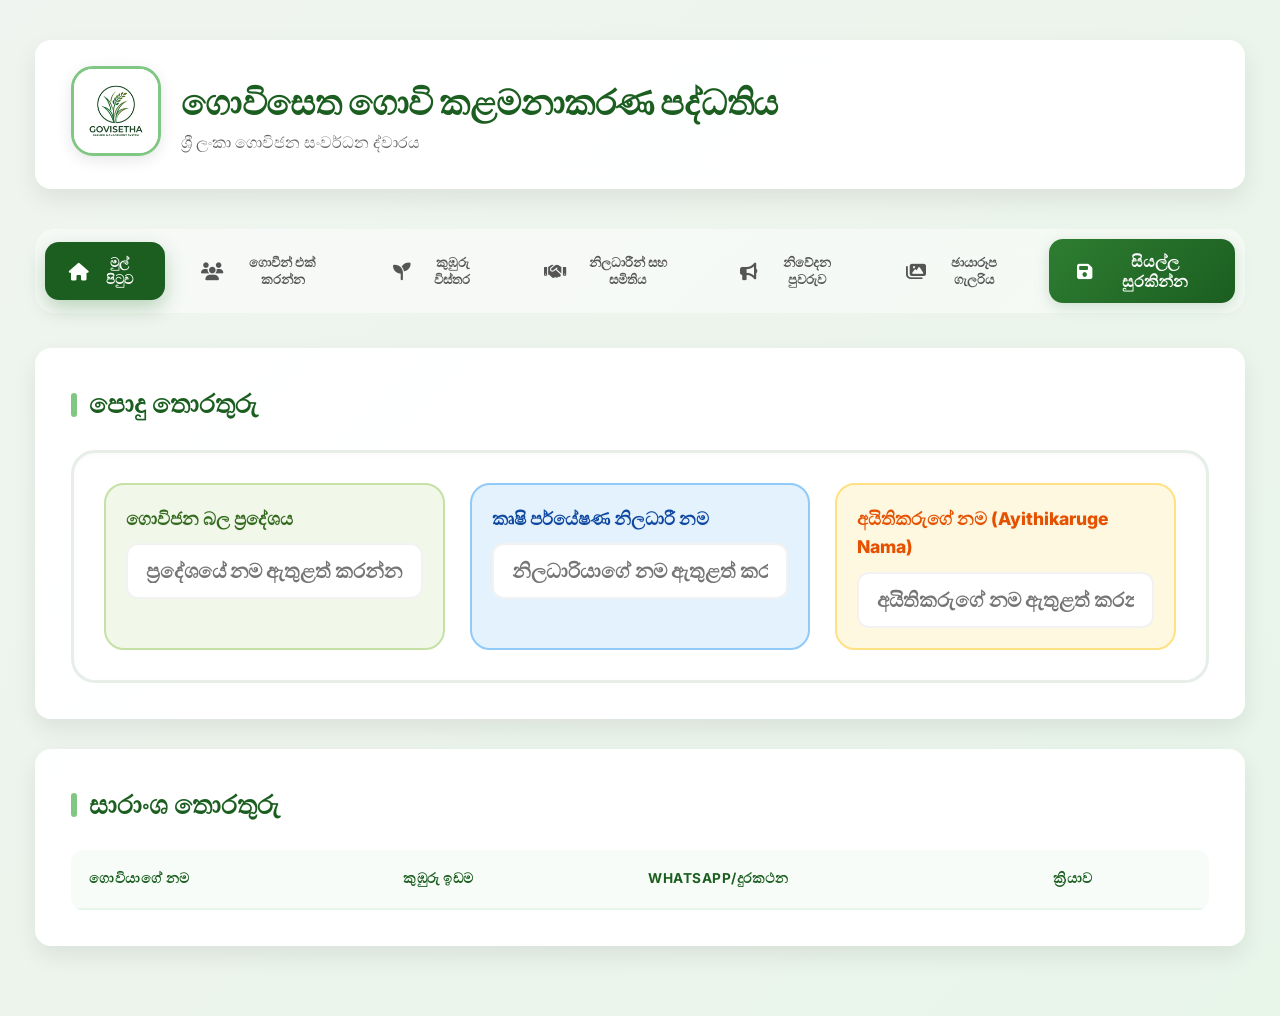
==== index.html @ 284023e9 "Add files via upload" ====
<!DOCTYPE html>
<html lang="si">
<head>
  <meta charset="UTF-8">
  <meta name="viewport" content="width=device-width, initial-scale=1.0">
  <title>ගොවියාගේ විස්තර - Goviyage Wisthara</title>
  <link rel="stylesheet" href="style.css">
  <link rel="stylesheet" href="https://cdnjs.cloudflare.com/ajax/libs/font-awesome/6.4.0/css/all.min.css">
  <link href="https://fonts.googleapis.com/css2?family=Inter:wght@400;600;700&family=Noto+Sans+Sinhala:wght@400;700&display=swap" rel="stylesheet">
  <link rel="icon" id="dynamic-favicon" href="logo.png">
  <link rel="manifest" href="manifest.json">
  <meta name="apple-mobile-web-app-capable" content="yes">
  <meta name="apple-mobile-web-app-status-bar-style" content="black-translucent">
  <meta name="theme-color" content="#1b5e20">
  <link rel="apple-touch-icon" href="logo.png">
  <style>
    body { font-family: 'Inter', 'Noto Sans Sinhala', sans-serif; }
  </style>
</head>
<body>
  <div class="container">
    <header>
      <div class="logo-section">
        <label for="logo-upload" style="cursor: pointer;">
          <img id="logo-preview" src="logo.png" alt="Logo">
          <input type="file" id="logo-upload" accept="image/*" style="display: none;">
        </label>
        <div class="header-info">
          <h1 id="header-title">ගොවිසෙත ගොවි කළමනාකරණ පද්ධතිය</h1>
          <p>ශ්‍රී ලංකා ගොවිජන සංවර්ධන ද්වාරය</p>
        </div>
      </div>
      <div class="header-right" id="header-action-area">
      </div>
    </header>

    <nav>
      <button class="nav-btn active" data-section="home"><i class="fas fa-home"></i> මුල් පිටුව</button>
      <button class="nav-btn" data-section="farmers"><i class="fas fa-users"></i> ගොවීන් එක් කරන්න</button>
      <button class="nav-btn" data-section="paddy"><i class="fas fa-seedling"></i> කුඹුරු විස්තර</button>
      <button class="nav-btn" data-section="society"><i class="fas fa-handshake"></i> නිලධාරීන් සහ සමිතිය</button>
      <button class="nav-btn" data-section="notices"><i class="fas fa-bullhorn"></i> නිවේදන පුවරුව</button>
      <button class="nav-btn" data-section="gallery"><i class="fas fa-images"></i> ඡායාරූප ගැලරිය</button>
      <button id="save-all-btn" class="btn-primary save-nav-btn"><i class="fas fa-save"></i> සියල්ල සුරකින්න</button>
    </nav>

    <!-- Home Section -->
    <section id="home" class="section active">
      <div class="card">
        <h2>පොදු තොරතුරු</h2>
        <div class="form-grid info-highlight-grid">
          <div class="form-group highlight-box area-box">
            <label class="color-label">ගොවිජන බල ප්‍රදේශය</label>
            <input type="text" id="area-input" class="color-input" placeholder="ප්‍රදේශයේ නම ඇතුළත් කරන්න">
          </div>
          <div class="form-group highlight-box officer-box">
            <label class="color-label">කෘෂි පර්යේෂණ නිලධාරී නම</label>
            <input type="text" id="officer-name" class="color-input" placeholder="නිලධාරියාගේ නම ඇතුළත් කරන්න">
          </div>
          <div class="form-group highlight-box owner-box">
            <label class="color-label">අයිතිකරුගේ නම (Ayithikaruge Nama)</label>
            <input type="text" id="owner-name" class="color-input" placeholder="අයිතිකරුගේ නම ඇතුළත් කරන්න">
          </div>
        </div>
      </div>
      <div class="card">
        <h2>සාරාංශ තොරතුරු</h2>
        <table id="summary-table">
          <thead>
            <tr>
              <th>ගොවියාගේ නම</th>
              <th>කුඹුරු ඉඩම</th>
              <th>WhatsApp/දුරකථන</th>
              <th>ක්‍රියාව</th>
            </tr>
          </thead>
          <tbody id="summary-list">
            <!-- Summary rows will be added here -->
          </tbody>
        </table>
      </div>
    </section>

    <!-- Farmers Management Section -->
    <section id="farmers" class="section">
      <div class="card">
        <h2><i class="fas fa-search"></i> ගොවීන් සොයන්න (සොයා බැලීම)</h2>
        <div class="form-group">
          <label>ගොවියාගේ නම, හැඳුනුම්පත් අංකය හෝ කුඹුරේ නම ඇතුළත් කරන්න</label>
          <div style="position: relative;">
            <input type="text" id="farmer-search" placeholder="සෙවීමට මෙහි ටයිප් කරන්න...">
            <div id="search-results" class="search-suggestions" style="display: none;"></div>
          </div>
        </div>
      </div>
      <div class="card">
        <h2 id="form-title">ගොවි විස්තර පෝරමය</h2>
        <form id="farmer-form">
          <input type="hidden" id="f-id">
          <div class="form-grid">
            <div class="form-group">
              <label>ගොවියාගේ නම (Nama)</label>
              <input type="text" id="f-name" required placeholder="සම්පූර්ණ නම">
            </div>
            <div class="form-group">
              <label>උපන් දිනය (Upandinaya)</label>
              <input type="date" id="f-dob" required>
            </div>
            <div class="form-group">
              <label>හැඳුනුම්පත් අංකය (Hadunumpath ankaya)</label>
              <input type="text" id="f-nic" required placeholder="NIC අංකය">
            </div>
            <div class="form-group">
              <label>ලිපිනය (Lipinaya)</label>
              <input type="text" id="f-address" required placeholder="නිවසේ ලිපිනය">
            </div>
            <div class="form-group">
              <label>WhatsApp / දුරකථන අංකය (ප්‍රධාන)</label>
              <input type="tel" id="f-tel-main" required placeholder="07xxxxxxxx">
            </div>
            <div class="form-group">
              <label>විකල්ප දුරකථන අංක 1</label>
              <input type="tel" id="f-tel-1" placeholder="ඇත්නම් පමණක්">
            </div>
            <div class="form-group">
              <label>විකල්ප දුරකථන අංක 2</label>
              <input type="tel" id="f-tel-2" placeholder="ඇත්නම් පමණක්">
            </div>
            <div class="form-group">
              <label>විකල්ප දුරකථන අංක 3</label>
              <input type="tel" id="f-tel-3" placeholder="ඇත්නම් පමණක්">
            </div>
            <div class="form-group" style="grid-column: span 1;">
              <label>බැංකුවේ නම</label>
              <input type="text" id="f-bank-name" placeholder="බැංකුවේ නම">
            </div>
            <div class="form-group">
              <label>බැංකු ශාඛාව (Shakawa)</label>
              <input type="text" id="f-bank-branch" placeholder="ශාඛාව">
            </div>
            <div class="form-group">
              <label>ගිණුම් අංකය (Ginum ankaya)</label>
              <input type="text" id="f-bank-acc" placeholder="ගිණුම් අංකය">
            </div>
            <div class="form-group">
              <label>බැංකු හැඳුනුම් අංකය</label>
              <input type="text" id="f-bank-id" placeholder="Bank ID">
            </div>
          </div>
          <button type="submit" id="farmer-submit-btn" class="btn-primary" style="margin-top: 20px;"><i class="fas fa-plus"></i> ගොවි ගිණුම එක් කරන්න</button>
          <button type="button" id="clear-form-btn" class="btn-primary" style="margin-top: 20px; background: #666; display: none;"><i class="fas fa-times"></i> පිරිසිදු කරන්න</button>
        </form>
      </div>
    </section>

    <!-- Paddy Fields Section -->
    <section id="paddy" class="section">
      <div class="card">
        <h2>කුඹුරු ඉඩම් තොරතුරු</h2>
        <div class="form-grid">
           <div class="form-group">
              <label>ගොවියා තෝරන්න</label>
              <select id="paddy-farmer-select">
                <option value="">ගොවියෙකු තෝරන්න</option>
              </select>
            </div>
            <div class="form-group">
              <label>කුඹුරේ නම (Kubure Nama)</label>
              <input type="text" id="p-name" placeholder="කුඹුරේ නම ඇතුළත් කරන්න">
            </div>
            <div class="form-group">
              <label>ප්‍රමාණය (Kubure Pramanaya)</label>
              <input type="text" id="p-size" placeholder="උදා: අක්කර 2">
            </div>
            <div class="form-group">
              <label>වී වර්ගය (Wee wargaya)</label>
              <input type="text" id="p-variety" placeholder="උදා: කීරි සම්බා">
            </div>
        </div>
        <button id="add-paddy-btn" class="btn-primary" style="margin-top: 20px;"><i class="fas fa-seedling"></i> කුඹුරු විස්තර සුරකින්න</button>
      </div>
    </section>

    <!-- Society Section -->
    <section id="society" class="section">
      <div class="card">
        <h2>සමිතිය සහ නිලධාරීන්</h2>
        <div class="form-grid">
          <div class="form-group">
            <label>සභාපති (Sabhapathi) නම</label>
            <input type="text" id="soc-pres-name">
            <label>WhatsApp අංකය</label>
            <input type="tel" id="soc-pres-tel">
          </div>
          <div class="form-group">
            <label>ලේකම් (Lekam) නම</label>
            <input type="text" id="soc-sec-name">
            <label>WhatsApp අංකය</label>
            <input type="tel" id="soc-sec-tel">
          </div>
          <div class="form-group">
            <label>භාණ්ඩාගාරික (Bhamdagari) නම</label>
            <input type="text" id="soc-tre-name">
            <label>WhatsApp අංකය</label>
            <input type="tel" id="soc-tre-tel">
          </div>
        </div>
      </div>
    </section>

    <!-- Notices Section -->
    <section id="notices" class="section">
      <div class="card">
        <h2>නිවේදනයක් නිර්මාණය කරන්න (Denweem Puwaruwa)</h2>
        <div class="form-group">
          <label>පණිවිඩය</label>
          <textarea id="notice-msg" rows="4" placeholder="ගොවීන්/නිලධාරීන් සඳහා පණිවිඩයක් ලියන්න..."></textarea>
        </div>
        <div style="display: flex; gap: 10px; margin-top: 15px; flex-wrap: wrap;">
          <button id="send-all-wa" class="btn-whatsapp"><i class="fab fa-whatsapp"></i> සියල්ලන්ටම යවන්න (WhatsApp)</button>
          <button id="send-officers-wa" class="btn-whatsapp" style="background: #128C73;"><i class="fab fa-whatsapp"></i> නිලධාරීන්ට යවන්න</button>
          <button id="post-notice" class="btn-primary" style="background: #007bff;"><i class="fas fa-thumbtack"></i> පුවරුවේ පළ කරන්න</button>
        </div>
      </div>
      <div class="card">
        <h2>මෑතකදී පළ කළ නිවේදන</h2>
        <div id="notice-list" class="notice-board">
          <!-- Notices here -->
        </div>
      </div>
    </section>

    <!-- Gallery Section -->
    <section id="gallery" class="section">
      <div class="card">
        <h2>ඡායාරූප ගැලරිය (සමරු ඡායාරූප)</h2>
        <div class="form-grid">
          <div class="form-group">
            <label>ඡායාරූපය තෝරන්න</label>
            <input type="file" id="gal-photo" accept="image/*">
          </div>
          <div class="form-group">
            <label>උත්සවයේ නම (Uthsawaye Nama)</label>
            <input type="text" id="gal-event" placeholder="උත්සවයේ නම">
          </div>
          <div class="form-group">
            <label>දිනය (Dinaya)</label>
            <input type="date" id="gal-date">
          </div>
        </div>
        <button id="upload-gal-btn" class="btn-primary" style="margin-top: 20px;"><i class="fas fa-upload"></i> ගැලරියට එක් කරන්න</button>
      </div>
      <div class="gallery-grid" id="gallery-container">
        <!-- Gallery items here -->
      </div>
    </section>
  </div>

  <script src="script.js"></script>
</body>
</html>
---- style.css ----
:root {
  --primary-color: #1b5e20;
  --secondary-color: hwb(123 18% 50%);
  --accent-color: #81c784;
  --bg-color: #f0f4f0;
  --card-bg: rgba(255, 255, 255, 0.95);
  --text-color: #1a1a1a;
  --border-radius: 16px;
  --box-shadow: 0 10px 25px rgba(0,0,0,0.08);
  --transition: all 0.4s cubic-bezier(0.4, 0, 0.2, 1);
}

* {
  box-sizing: border-box;
  margin: 0;
  padding: 0;
  font-family: 'Outfit', 'Inter', sans-serif;
}

body {
  background-image: linear-gradient(135deg, #f0f4f0 0%, #e8f5e9 100%);
  color: var(--text-color);
  line-height: 1.6;
  min-height: 100vh;
}

.container {
  max-width: 1250px;
  margin: 0 auto;
  padding: 40px 20px;
}

header {
  display: flex;
  justify-content: space-between;
  align-items: center;
  padding: 25px 35px;
  background: var(--card-bg);
  backdrop-filter: blur(10px);
  border-radius: var(--border-radius);
  margin-bottom: 40px;
  box-shadow: var(--box-shadow);
  border: 1px solid rgba(255,255,255,0.3);
}

.logo-section {
  display: flex;
  align-items: center;
  gap: 20px;
}

#logo-preview {
  width: 90px;
  height: 90px;
  border-radius: 22px;
  object-fit: cover;
  border: 3px solid var(--accent-color);
  background: #fff;
  box-shadow: 0 4px 15px rgba(0,0,0,0.1);
  transition: var(--transition);
}

#logo-preview:hover {
  transform: scale(1.05);
}

.header-info h1 {
  color: var(--primary-color);
  font-size: 2.2rem;
  font-weight: 800;
  letter-spacing: -0.5px;
}

.header-info p {
  color: #666;
  font-size: 1rem;
  font-weight: 500;
}

nav {
  display: flex;
  gap: 12px;
  margin-bottom: 35px;
  background: rgba(255,255,255,0.5);
  padding: 10px;
  border-radius: 20px;
  width: 100%;
  align-items: center;
}

nav button {
  padding: 12px 24px;
  border: none;
  background: transparent;
  color: #555;
  border-radius: 14px;
  cursor: pointer;
  font-weight: 600;
  transition: var(--transition);
  display: flex;
  align-items: center;
  gap: 10px;
}

nav button i {
  font-size: 1.1rem;
}

nav button:hover {
  background: rgba(255,255,255,0.8);
  color: var(--primary-color);
}

nav button.active {
  background: var(--primary-color);
  color: white;
  box-shadow: 0 8px 20px rgba(46, 125, 50, 0.3);
}

.save-nav-btn {
    margin-left: auto;
    background: linear-gradient(135deg, #2e7d32 0%, #1b5e20 100%) !important;
    color: white !important;
    padding: 12px 28px !important;
    border-radius: 14px !important;
    box-shadow: 0 4px 15px rgba(46, 125, 50, 0.2) !important;
}

.save-nav-btn:hover {
    transform: translateY(-2px);
    box-shadow: 0 8px 25px rgba(46, 125, 50, 0.3) !important;
}

.section {
  display: none;
  animation: slideUp 0.6s ease;
}

@keyframes slideUp {
  from { opacity: 0; transform: translateY(30px); }
  to { opacity: 1; transform: translateY(0); }
}

.section.active {
  display: block;
}

.card {
  background: var(--card-bg);
  padding: 35px;
  border-radius: var(--border-radius);
  box-shadow: var(--box-shadow);
  margin-bottom: 30px;
  border: 1px solid rgba(255,255,255,0.4);
}

h2 {
  color: var(--primary-color);
  margin-bottom: 25px;
  font-size: 1.6rem;
  font-weight: 700;
  display: flex;
  align-items: center;
  gap: 12px;
}

h2::before {
  content: '';
  width: 6px;
  height: 24px;
  background: var(--accent-color);
  border-radius: 10px;
}

.form-grid {
  display: grid;
  grid-template-columns: repeat(auto-fit, minmax(300px, 1fr));
  gap: 25px;
}

.form-group {
  display: flex;
  flex-direction: column;
  gap: 10px;
}

label {
  font-weight: 600;
  font-size: 0.95rem;
  color: #444;
}

input, select, textarea {
  padding: 14px 18px;
  border: 2px solid #e1e1e1;
  border-radius: 12px;
  font-size: 1rem;
  transition: var(--transition);
  background: #fdfdfd;
}

input:focus, select:focus, textarea:focus {
  outline: none;
  border-color: var(--accent-color);
  background: #fff;
  box-shadow: 0 0 0 4px rgba(129, 199, 132, 0.15);
}

.btn-primary {
  background: linear-gradient(135deg, var(--primary-color) 0%, var(--secondary-color) 100%);
  color: white;
  padding: 14px 30px;
  border: none;
  border-radius: 12px;
  cursor: pointer;
  font-weight: 700;
  font-size: 1rem;
  transition: var(--transition);
  display: inline-flex;
  align-items: center;
  gap: 10px;
  box-shadow: 0 4px 15px rgba(27, 94, 32, 0.2);
}

.btn-primary:hover {
  transform: translateY(-2px);
  box-shadow: 0 8px 25px rgba(27, 94, 32, 0.3);
}

.btn-whatsapp {
  background: #25D366;
  color: white;
  padding: 10px 20px;
  text-decoration: none;
  border-radius: 12px;
  display: inline-flex;
  align-items: center;
  gap: 10px;
  font-weight: 600;
  transition: var(--transition);
}

.btn-whatsapp:hover {
  background: #128C7E;
  transform: translateY(-2px);
}

table {
  width: 100%;
  border-spacing: 0;
  margin-top: 25px;
  overflow: hidden;
  border-radius: 12px;
}

th, td {
  padding: 18px;
  text-align: left;
}

th {
  background: #f8fcf8;
  color: var(--primary-color);
  font-weight: 700;
  text-transform: uppercase;
  font-size: 0.85rem;
  letter-spacing: 0.5px;
  border-bottom: 2px solid #e8f5e9;
}

td {
  background: #fff;
  border-bottom: 1px solid #f0f0f0;
  font-weight: 500;
}

tr:last-child td {
  border-bottom: none;
}

.gallery-grid {
  display: grid;
  grid-template-columns: repeat(auto-fill, minmax(280px, 1fr));
  gap: 30px;
}

.gallery-item {
  background: white;
  border-radius: 20px;
  overflow: hidden;
  box-shadow: var(--box-shadow);
  transition: var(--transition);
  border: 1px solid rgba(0,0,0,0.05);
}

.gallery-item:hover {
  transform: translateY(-10px);
}

.gallery-item img {
  width: 100%;
  height: 220px;
  object-fit: cover;
}

.gallery-info {
  padding: 20px;
}

.gallery-info strong {
  font-size: 1.1rem;
  color: var(--primary-color);
  display: block;
  margin-bottom: 5px;
}

.notice-board {
  display: flex;
  flex-direction: column;
  gap: 20px;
}

.notice-item {
  padding: 20px;
  background: #fdfdfd;
  border-radius: 12px;
  border-left: 6px solid var(--accent-color);
  box-shadow: 0 4px 10px rgba(0,0,0,0.02);
  transition: var(--transition);
}

.notice-item:hover {
  background: #fff;
  transform: translateX(5px);
}

.notice-item small {
  color: #888;
  font-weight: 600;
  display: block;
  margin-bottom: 8px;
}

@media (max-width: 768px) {
  .header-info h1 {
    font-size: 1.6rem;
  }
  .container {
    padding: 20px 10px;
  }
  header {
    flex-direction: column;
    text-align: center;
    gap: 15px;
  }
  nav {
    flex-wrap: wrap;
  }
  .save-nav-btn {
    width: 100%;
    margin-top: 10px;
  }
}

/* Info Highlighting */
.info-highlight-grid {
    border: 3px solid rgba(27, 94, 32, 0.1);
    padding: 30px;
    border-radius: 24px;
    background: #fff;
    box-shadow: inset 0 2px 10px rgba(0,0,0,0.02);
}

.highlight-box {
    padding: 20px;
    border-radius: 20px;
    transition: var(--transition);
    border-width: 2px !important;
    border-style: solid !important;
}

.highlight-box:hover {
    transform: translateY(-5px);
    box-shadow: 0 10px 20px rgba(0,0,0,0.05);
}

.area-box { background: #f1f8e9; border-color: #c5e1a5; }
.officer-box { background: #e3f2fd; border-color: #90caf9; }
.owner-box { background: #fff8e1; border-color: #ffe082; }

.color-label {
    color: #33691e !important;
    font-weight: 800 !important;
    font-size: 1.1rem !important;
    text-shadow: 0 1px 2px rgba(0,0,0,0.04);
}

.officer-box .color-label { color: #0d47a1 !important; }
.owner-box .color-label { color: #e65100 !important; }

.color-input {
    font-weight: 800 !important;
    font-size: 1.25rem !important;
    color: #1b5e20 !important;
    background: white !important;
    border: 2px solid rgba(0,0,0,0.05) !important;
}

.officer-box .color-input { color: #1565c0 !important; }
.owner-box .color-input { color: #d84315 !important; }

/* Gallery Delete Button */
.gallery-item {
    position: relative;
}

.delete-gal-btn {
    position: absolute;
    top: 15px;
    right: 15px;
    background: #f44336;
    color: white;
    border: none;
    width: 40px;
    height: 40px;
    border-radius: 12px;
    cursor: pointer;
    opacity: 0;
    transition: var(--transition);
    z-index: 10;
    box-shadow: 0 4px 10px rgba(0,0,0,0.2);
    display: flex;
    align-items: center;
    justify-content: center;
    font-size: 1.2rem;
}

.gallery-item:hover .delete-gal-btn {
    opacity: 1;
}

.delete-gal-btn:hover {
    background: #d32f2f;
    transform: scale(1.1) rotate(90deg);
}
/* Search Suggestions */
.search-suggestions {
    position: absolute;
    top: 100%;
    left: 0;
    right: 0;
    background: white;
    border-radius: 12px;
    box-shadow: 0 10px 25px rgba(0,0,0,0.1);
    z-index: 100;
    max-height: 250px;
    overflow-y: auto;
    border: 1px solid #e1e1e1;
    margin-top: 5px;
}

.search-item {
    padding: 12px 18px;
    cursor: pointer;
    border-bottom: 1px solid #f0f0f0;
    transition: background 0.2s;
}

.search-item:last-child {
    border-bottom: none;
}

.search-item:hover {
    background: #f1f8e9;
}

.search-item strong {
    display: block;
    color: var(--primary-color);
}

.search-item small {
    color: #666;
}

.search-item .field-info {
    font-size: 0.8rem;
    color: #2e7d32;
    background: #e8f5e9;
    padding: 2px 6px;
    border-radius: 4px;
    margin-top: 4px;
    display: inline-block;
}
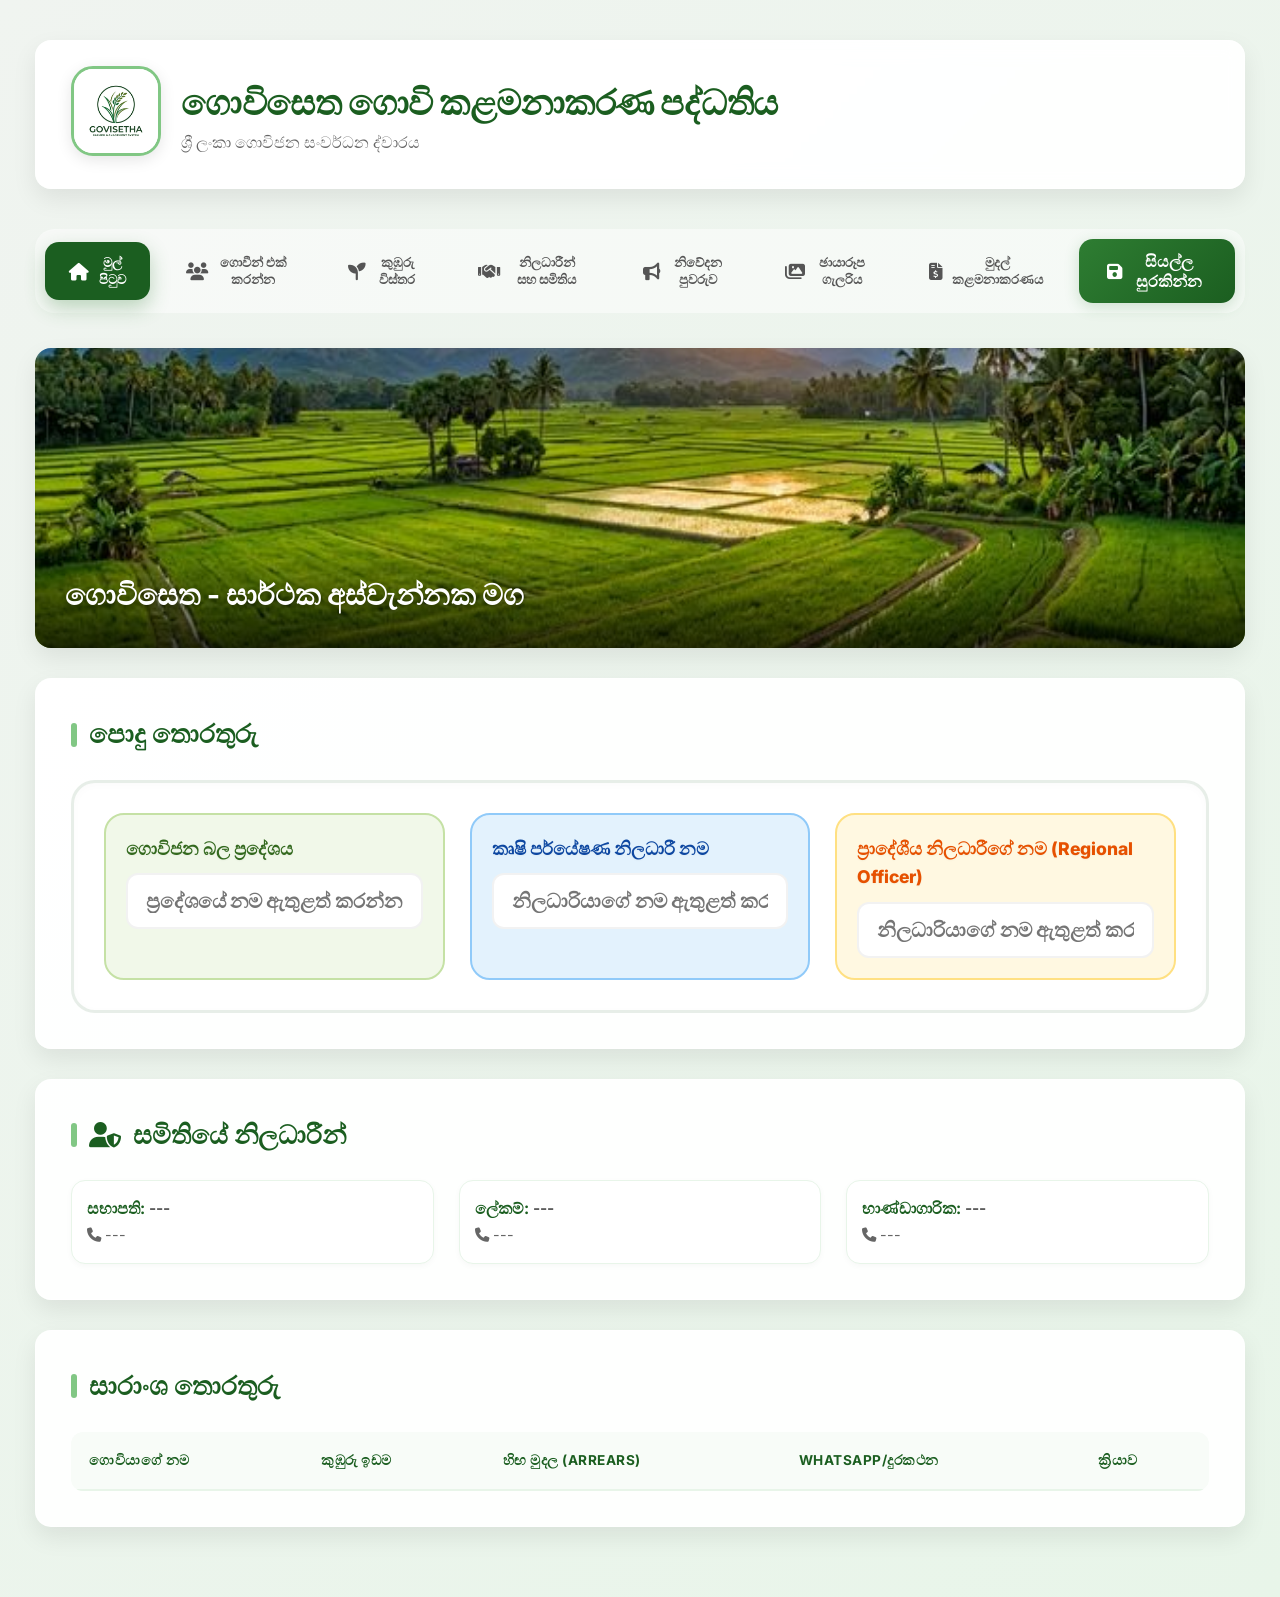
==== commit 0d9b8ab1: "Add files via upload" ====
--- a/index.html
+++ b/index.html
@@ -41,11 +41,18 @@
       <button class="nav-btn" data-section="society"><i class="fas fa-handshake"></i> නිලධාරීන් සහ සමිතිය</button>
       <button class="nav-btn" data-section="notices"><i class="fas fa-bullhorn"></i> නිවේදන පුවරුව</button>
       <button class="nav-btn" data-section="gallery"><i class="fas fa-images"></i> ඡායාරූප ගැලරිය</button>
+      <button class="nav-btn" data-section="finance"><i class="fas fa-file-invoice-dollar"></i> මුදල් කළමනාකරණය</button>
       <button id="save-all-btn" class="btn-primary save-nav-btn"><i class="fas fa-save"></i> සියල්ල සුරකින්න</button>
     </nav>
 
     <!-- Home Section -->
     <section id="home" class="section active">
+      <div class="hero-section">
+        <img src="paddy_field.png" alt="Paddy Field" class="hero-img">
+        <div class="hero-overlay">
+          <h2>ගොවිසෙත - සාර්ථක අස්වැන්නක මග</h2>
+        </div>
+      </div>
       <div class="card">
         <h2>පොදු තොරතුරු</h2>
         <div class="form-grid info-highlight-grid">
@@ -58,9 +65,15 @@
             <input type="text" id="officer-name" class="color-input" placeholder="නිලධාරියාගේ නම ඇතුළත් කරන්න">
           </div>
           <div class="form-group highlight-box owner-box">
-            <label class="color-label">අයිතිකරුගේ නම (Ayithikaruge Nama)</label>
-            <input type="text" id="owner-name" class="color-input" placeholder="අයිතිකරුගේ නම ඇතුළත් කරන්න">
-          </div>
+            <label class="color-label">ප්‍රාදේශීය නිලධාරීගේ නම (Regional Officer)</label>
+            <input type="text" id="owner-name" class="color-input" placeholder="නිලධාරියාගේ නම ඇතුළත් කරන්න">
+          </div>
+        </div>
+      </div>
+      <div class="card">
+        <h2><i class="fas fa-user-shield"></i> සමිතියේ නිලධාරීන්</h2>
+        <div id="officers-summary" class="form-grid">
+           <!-- Officers will be listed here with WhatsApp -->
         </div>
       </div>
       <div class="card">
@@ -70,6 +83,7 @@
             <tr>
               <th>ගොවියාගේ නම</th>
               <th>කුඹුරු ඉඩම</th>
+              <th>හිඟ මුදල (Arrears)</th>
               <th>WhatsApp/දුරකථන</th>
               <th>ක්‍රියාව</th>
             </tr>
@@ -123,12 +137,12 @@
               <input type="tel" id="f-tel-1" placeholder="ඇත්නම් පමණක්">
             </div>
             <div class="form-group">
-              <label>විකල්ප දුරකථන අංක 2</label>
-              <input type="tel" id="f-tel-2" placeholder="ඇත්නම් පමණක්">
-            </div>
-            <div class="form-group">
-              <label>විකල්ප දුරකථන අංක 3</label>
-              <input type="tel" id="f-tel-3" placeholder="ඇත්නම් පමණක්">
+              <label>වාර්ෂික සමාජික ගාස්තුව (Rs.)</label>
+              <input type="number" id="f-membership-fee" value="120" placeholder="උදා: 120">
+            </div>
+            <div class="form-group" style="grid-column: span 2;">
+              <label>ගෙවූ වසරවල් (කොමා මගින් වෙන් කරන්න)</label>
+              <input type="text" id="f-paid-years" placeholder="උදා: 2022, 2023, 2024">
             </div>
             <div class="form-group" style="grid-column: span 1;">
               <label>බැංකුවේ නම</label>
@@ -254,6 +268,100 @@
         <!-- Gallery items here -->
       </div>
     </section>
+
+    <!-- Finance Section -->
+    <section id="finance" class="section">
+      <div class="card">
+        <h2><i class="fas fa-hand-holding-usd"></i> ආදායම් සහ වියදම් කළමනාකරණය</h2>
+        <div class="form-grid">
+          <div class="card" style="padding: 20px; border: 1px solid #e1e1e1;">
+            <h3>ආදායම එක් කරන්න</h3>
+            <div class="form-group">
+              <label>මූලාශ්‍රය</label>
+              <select id="inc-source">
+                <option value="Fuel Tank">තෙල් ටැංකියෙන් ලැබෙන මුදල</option>
+                <option value="Contract">කොන්ත්‍රාත් වලින් ලැබෙන මුදල</option>
+                <option value="Membership">සමාජික මුදල්</option>
+                <option value="Interest">බැංකු පොලිය</option>
+                <option value="Other">වෙනත්</option>
+              </select>
+            </div>
+            <div class="form-group">
+              <label>මුදල (Rs.)</label>
+              <input type="number" id="inc-amount" placeholder="0.00">
+            </div>
+            <div class="form-group">
+              <label>දිනය</label>
+              <input type="date" id="inc-date">
+            </div>
+            <button id="add-income-btn" class="btn-primary" style="margin-top: 10px; width: 100%;"><i class="fas fa-plus"></i> ආදායම සුරකින්න</button>
+          </div>
+
+          <div class="card" style="padding: 20px; border: 1px solid #e1e1e1;">
+            <h3>වියදම එක් කරන්න</h3>
+            <div class="form-group">
+              <label>වර්ගය</label>
+              <select id="exp-category">
+                <option value="Stationery">ලිපි ද්‍රව්‍ය (Stationery)</option>
+                <option value="Books">පොත් (Books)</option>
+                <option value="Pens">පෑන් (Pens)</option>
+                <option value="Meetings">කන්න රැස්වීම් (Kanna resweem)</option>
+                <option value="Pahanmadu">පහන්මඩු</option>
+                <option value="Festival">අලුත් සහල් මංගල්‍යය</option>
+                <option value="Donations">ආධාර/වෙනත් වියදම්</option>
+              </select>
+            </div>
+            <div class="form-group">
+              <label>මුදල (Rs.)</label>
+              <input type="number" id="exp-amount" placeholder="0.00">
+            </div>
+            <div class="form-group">
+              <label>දිනය</label>
+              <input type="date" id="exp-date">
+            </div>
+            <button id="add-expense-btn" class="btn-primary" style="margin-top: 10px; width: 100%; background: #c62828;"><i class="fas fa-plus"></i> වියදම සුරකින්න</button>
+          </div>
+        </div>
+      </div>
+
+      <div class="card">
+        <h2><i class="fas fa-chart-line"></i> මූල්‍ය සාරාංශය (2022 සිට)</h2>
+        <div class="form-grid" style="margin-bottom: 20px;">
+          <div class="highlight-box area-box" style="text-align: center;">
+            <label>මුළු ආදායම</label>
+            <div id="total-income" style="font-size: 1.5rem; font-weight: 800; color: #2e7d32;">Rs. 0.00</div>
+          </div>
+          <div class="highlight-box owner-box" style="text-align: center; border-color: #ef9a9a !important; background: #ffebee !important;">
+            <label style="color: #c62828 !important;">මුළු වියදම</label>
+            <div id="total-expense" style="font-size: 1.5rem; font-weight: 800; color: #c62828;">Rs. 0.00</div>
+          </div>
+          <div class="highlight-box officer-box" style="text-align: center;">
+            <label>වර්තමාන ශේෂය</label>
+            <div id="current-balance" style="font-size: 1.5rem; font-weight: 800; color: #1565c0;">Rs. 0.00</div>
+          </div>
+        </div>
+        
+        <div style="display: flex; gap: 20px; flex-wrap: wrap;">
+          <div style="flex: 1; min-width: 300px;">
+            <h3>මෑතකාලීන ගනුදෙනු</h3>
+            <table id="finance-table">
+              <thead>
+                <tr>
+                  <th>දිනය</th>
+                  <th>විස්තරය</th>
+                  <th>වර්ගය</th>
+                  <th>මුදල</th>
+                  <th>ක්‍රියාව</th>
+                </tr>
+              </thead>
+              <tbody id="finance-list">
+                <!-- Transactions will be added here -->
+              </tbody>
+            </table>
+          </div>
+        </div>
+      </div>
+    </section>
   </div>
 
   <script src="script.js"></script>
--- a/style.css
+++ b/style.css
@@ -9,6 +9,55 @@
   --box-shadow: 0 10px 25px rgba(0,0,0,0.08);
   --transition: all 0.4s cubic-bezier(0.4, 0, 0.2, 1);
 }
+
+.hero-section {
+    position: relative;
+    width: 100%;
+    height: 300px;
+    border-radius: var(--border-radius);
+    overflow: hidden;
+    margin-bottom: 30px;
+    box-shadow: var(--box-shadow);
+}
+
+.hero-img {
+    width: 100%;
+    height: 100%;
+    object-fit: cover;
+}
+
+.hero-overlay {
+    position: absolute;
+    bottom: 0;
+    left: 0;
+    right: 0;
+    padding: 30px;
+    background: linear-gradient(to top, rgba(0,0,0,0.7), transparent);
+    color: white;
+}
+
+.hero-overlay h2 {
+    color: white !important;
+    font-size: 1.8rem;
+    margin: 0;
+    text-shadow: 0 2px 4px rgba(0,0,0,0.3);
+}
+
+.hero-overlay h2::before { display: none; }
+
+.officer-item {
+    background: #fff;
+    padding: 15px;
+    border-radius: 14px;
+    display: flex;
+    justify-content: space-between;
+    align-items: center;
+    border: 1px solid #e8f5e9;
+    box-shadow: 0 2px 6px rgba(0,0,0,0.03);
+}
+
+.officer-info b { color: var(--primary-color); }
+.officer-info span { font-size: 0.9rem; color: #666; }
 
 * {
   box-sizing: border-box;
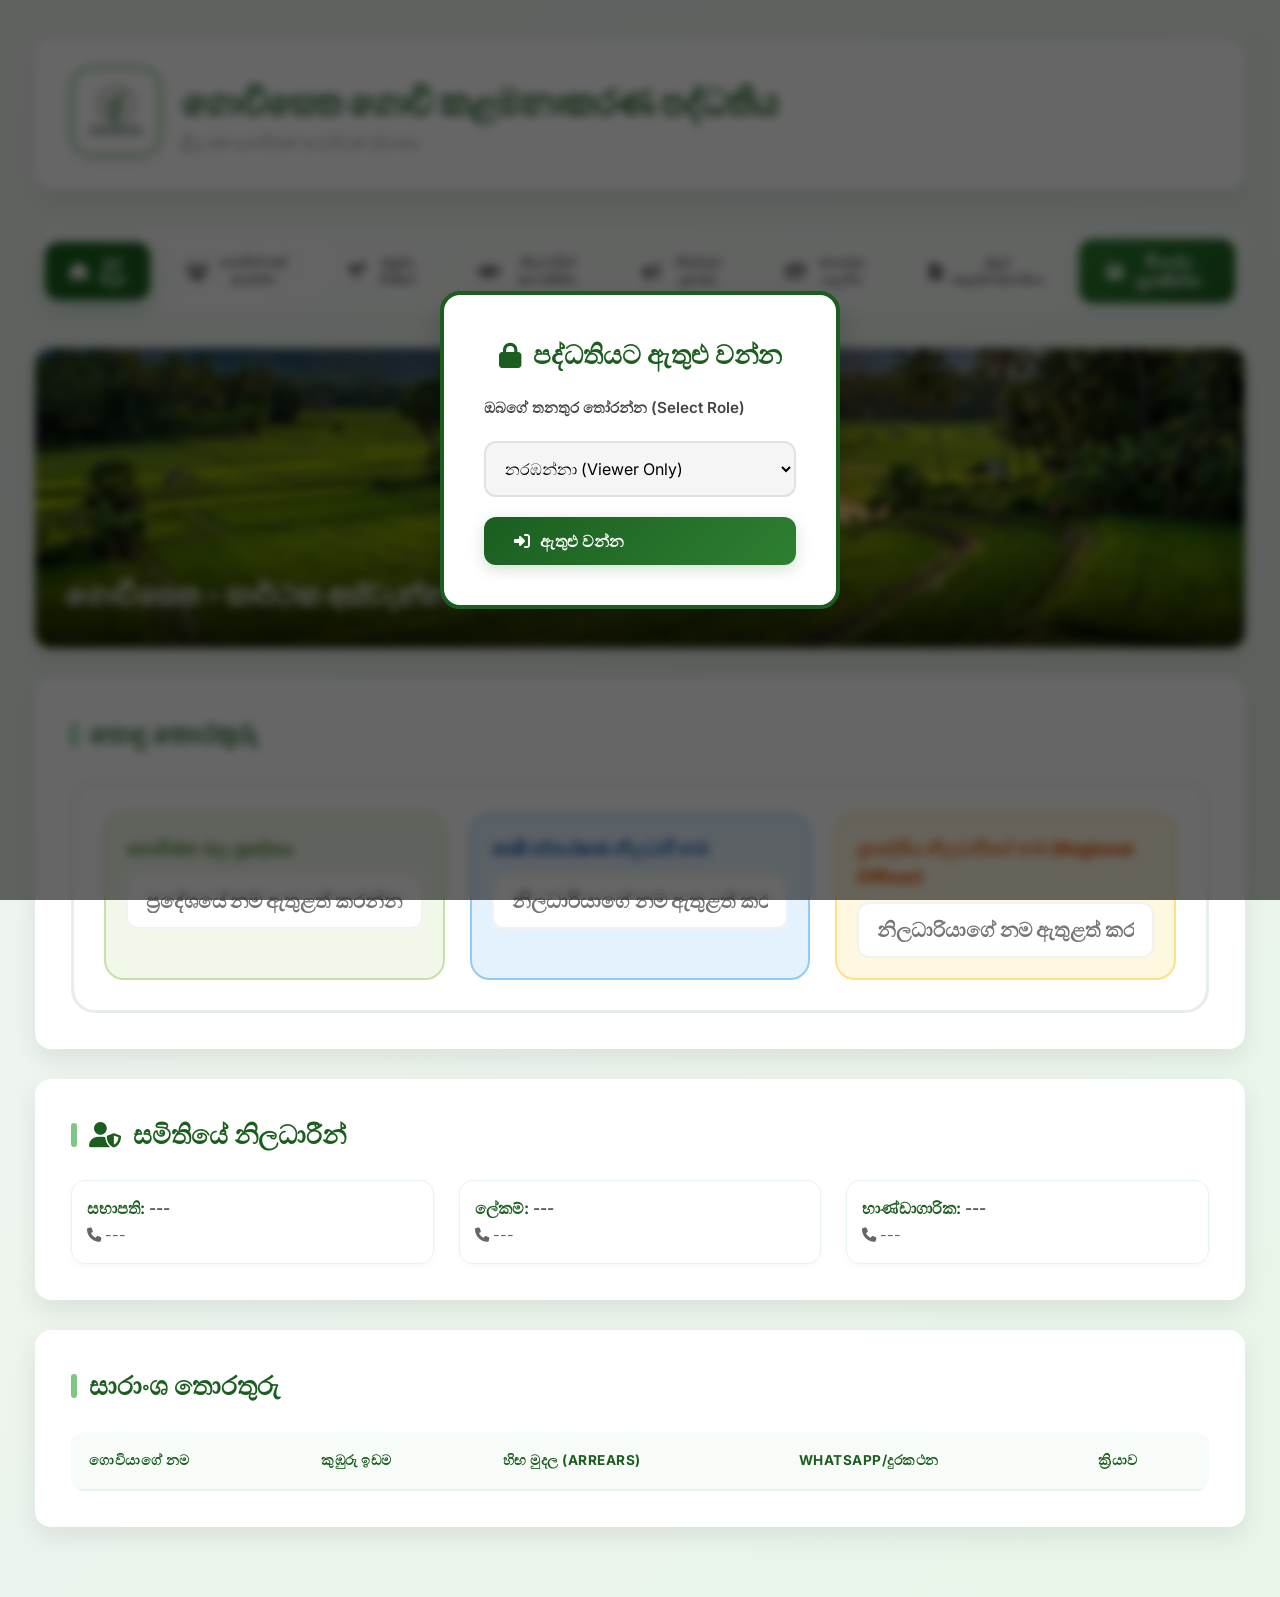
==== commit d27b0fc7: "Add files via upload" ====
--- a/index.html
+++ b/index.html
@@ -18,6 +18,26 @@
   </style>
 </head>
 <body>
+  <!-- Login Modal -->
+  <div id="login-modal" class="modal" style="display: none;">
+    <div class="modal-content">
+      <h2><i class="fas fa-lock"></i> පද්ධතියට ඇතුළු වන්න</h2>
+      <div class="form-group" style="text-align: left;">
+        <label>ඔබගේ තනතුර තෝරන්න (Select Role)</label>
+        <select id="role-select" class="login-input">
+          <option value="viewer">නරඹන්නා (Viewer Only)</option>
+          <option value="treasurer">භාණ්ඩාගාරික (Treasurer)</option>
+          <option value="admin">ප්‍රධාන පරිපාලක (Admin / President)</option>
+        </select>
+      </div>
+      <div class="form-group" id="password-group" style="display: none; text-align: left; margin-top: 15px;">
+        <label>මුරපදය (Password)</label>
+        <input type="password" id="login-password" class="login-input" placeholder="මුරපදය ඇතුළත් කරන්න">
+      </div>
+      <button id="login-btn" class="btn-primary" style="width: 100%; margin-top: 20px;"><i class="fas fa-sign-in-alt"></i> ඇතුළු වන්න</button>
+    </div>
+  </div>
+
   <div class="container">
     <header>
       <div class="logo-section">
@@ -30,7 +50,8 @@
           <p>ශ්‍රී ලංකා ගොවිජන සංවර්ධන ද්වාරය</p>
         </div>
       </div>
-      <div class="header-right" id="header-action-area">
+      <div class="header-right" id="header-action-area" style="display: flex; gap: 10px; align-items: center;">
+        <button id="logout-btn" class="btn-primary" style="background: #e53935; display: none; padding: 10px 15px; font-size: 0.9rem;"><i class="fas fa-sign-out-alt"></i></button>
       </div>
     </header>
 
@@ -42,7 +63,7 @@
       <button class="nav-btn" data-section="notices"><i class="fas fa-bullhorn"></i> නිවේදන පුවරුව</button>
       <button class="nav-btn" data-section="gallery"><i class="fas fa-images"></i> ඡායාරූප ගැලරිය</button>
       <button class="nav-btn" data-section="finance"><i class="fas fa-file-invoice-dollar"></i> මුදල් කළමනාකරණය</button>
-      <button id="save-all-btn" class="btn-primary save-nav-btn"><i class="fas fa-save"></i> සියල්ල සුරකින්න</button>
+      <button id="save-all-btn" class="btn-primary save-nav-btn admin-only"><i class="fas fa-save"></i> සියල්ල සුරකින්න</button>
     </nav>
 
     <!-- Home Section -->
@@ -85,7 +106,7 @@
               <th>කුඹුරු ඉඩම</th>
               <th>හිඟ මුදල (Arrears)</th>
               <th>WhatsApp/දුරකථන</th>
-              <th>ක්‍රියාව</th>
+              <th class="action-col admin-only">ක්‍රියාව</th>
             </tr>
           </thead>
           <tbody id="summary-list">
@@ -107,7 +128,7 @@
           </div>
         </div>
       </div>
-      <div class="card">
+      <div class="card admin-only">
         <h2 id="form-title">ගොවි විස්තර පෝරමය</h2>
         <form id="farmer-form">
           <input type="hidden" id="f-id">
@@ -169,7 +190,7 @@
 
     <!-- Paddy Fields Section -->
     <section id="paddy" class="section">
-      <div class="card">
+      <div class="card admin-only">
         <h2>කුඹුරු ඉඩම් තොරතුරු</h2>
         <div class="form-grid">
            <div class="form-group">
@@ -224,7 +245,7 @@
 
     <!-- Notices Section -->
     <section id="notices" class="section">
-      <div class="card">
+      <div class="card admin-only">
         <h2>නිවේදනයක් නිර්මාණය කරන්න (Denweem Puwaruwa)</h2>
         <div class="form-group">
           <label>පණිවිඩය</label>
@@ -246,7 +267,7 @@
 
     <!-- Gallery Section -->
     <section id="gallery" class="section">
-      <div class="card">
+      <div class="card admin-only">
         <h2>ඡායාරූප ගැලරිය (සමරු ඡායාරූප)</h2>
         <div class="form-grid">
           <div class="form-group">
@@ -271,7 +292,7 @@
 
     <!-- Finance Section -->
     <section id="finance" class="section">
-      <div class="card">
+      <div class="card finance-only">
         <h2><i class="fas fa-hand-holding-usd"></i> ආදායම් සහ වියදම් කළමනාකරණය</h2>
         <div class="form-grid">
           <div class="card" style="padding: 20px; border: 1px solid #e1e1e1;">
@@ -351,7 +372,7 @@
                   <th>විස්තරය</th>
                   <th>වර්ගය</th>
                   <th>මුදල</th>
-                  <th>ක්‍රියාව</th>
+                  <th class="finance-action-col finance-only">ක්‍රියාව</th>
                 </tr>
               </thead>
               <tbody id="finance-list">
--- a/style.css
+++ b/style.css
@@ -8,6 +8,52 @@
   --border-radius: 16px;
   --box-shadow: 0 10px 25px rgba(0,0,0,0.08);
   --transition: all 0.4s cubic-bezier(0.4, 0, 0.2, 1);
+}
+
+/* Login Modal */
+.modal {
+  display: flex;
+  position: fixed;
+  z-index: 1000;
+  left: 0;
+  top: 0;
+  width: 100%;
+  height: 100%;
+  background-color: rgba(0,0,0,0.6);
+  justify-content: center;
+  align-items: center;
+  backdrop-filter: blur(5px);
+}
+
+.modal-content {
+  background: white;
+  padding: 40px;
+  border-radius: 20px;
+  width: 90%;
+  max-width: 400px;
+  box-shadow: 0 15px 35px rgba(0,0,0,0.2);
+  text-align: center;
+  border: 4px solid var(--primary-color);
+}
+
+.modal-content h2 {
+  justify-content: center;
+  margin-bottom: 20px;
+}
+.modal-content h2::before { display: none; }
+
+.login-input {
+  width: 100%;
+  padding: 15px;
+  margin-top: 10px;
+  background: #f5f5f5;
+  border: 2px solid #e1e1e1;
+  border-radius: 12px;
+  font-size: 1rem;
+}
+.login-input:focus {
+  border-color: var(--accent-color);
+  outline: none;
 }
 
 .hero-section {
